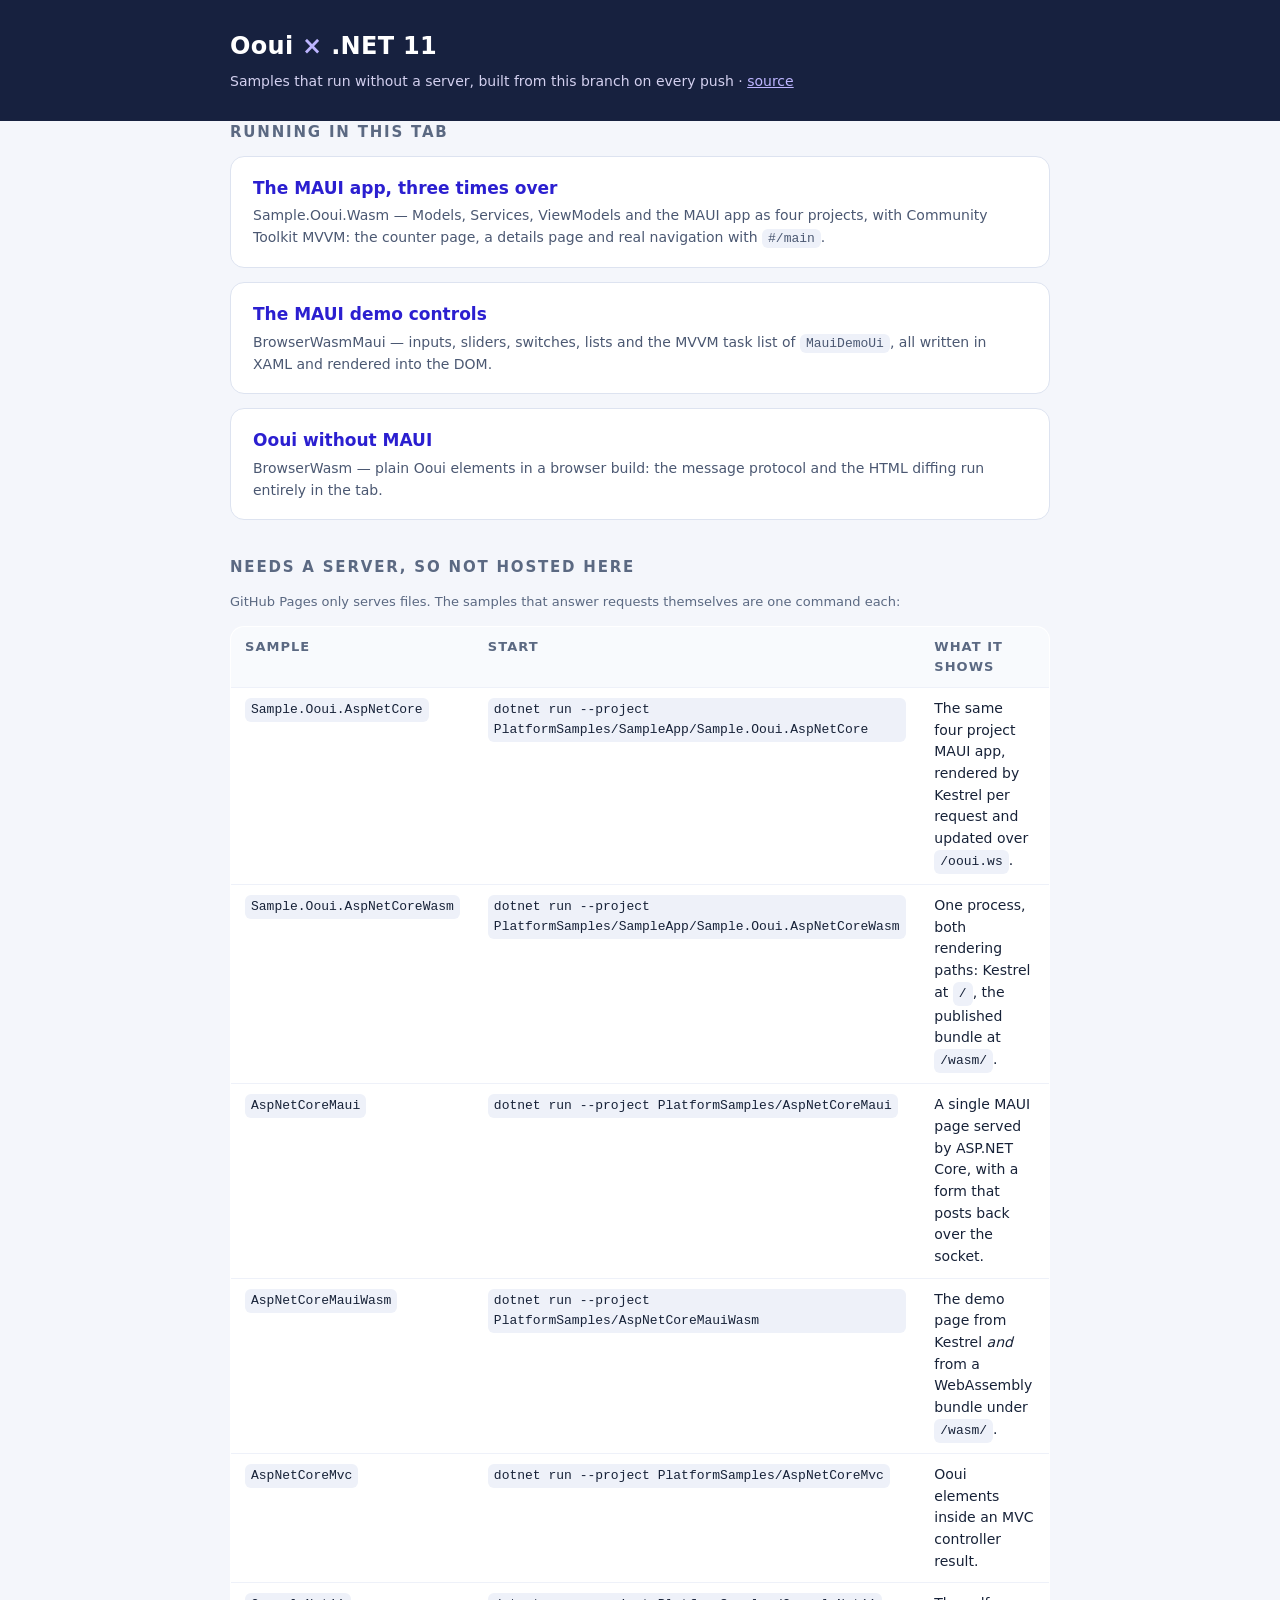
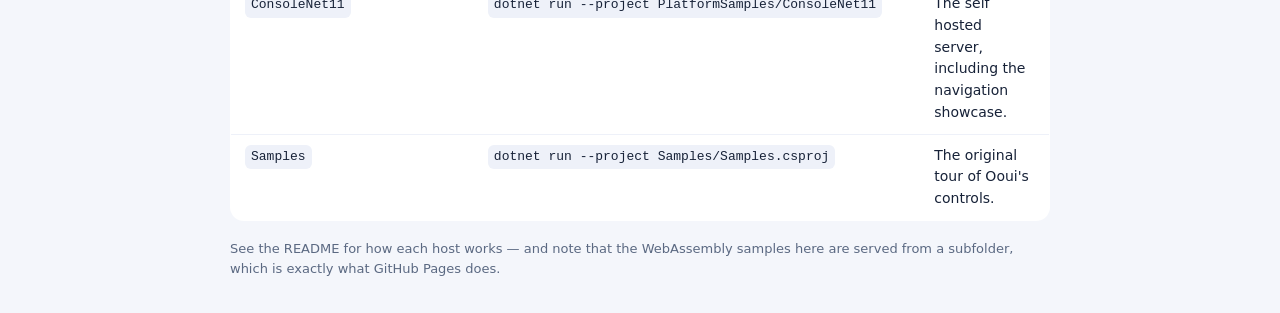
==== .github/pages/index.html @ 31cd5f0a "Publish the WebAssembly samples to GitHub Pages A Pages workflow publishes the three browser builds " ====
<!DOCTYPE html>
<html lang="en">
<head>
  <meta charset="utf-8" />
  <meta name="viewport" content="width=device-width, initial-scale=1" />
  <title>Ooui &middot; samples in the browser</title>
  <style>
    :root { color-scheme: light; }
    * { box-sizing: border-box; }
    body {
      margin: 0;
      background: #f4f6fb;
      color: #172238;
      font-family: "Segoe UI", system-ui, -apple-system, sans-serif;
      line-height: 1.55;
    }
    header { background: #17213f; color: #d3d0ef; }
    .wrap { max-width: 860px; margin: 0 auto; padding: 0 20px; }
    header .wrap { padding: 28px 20px; }
    header h1 { margin: 0; font-size: 24px; letter-spacing: .3px; color: #fff; }
    header h1 em { color: #bdb5ff; font-style: normal; }
    header p { margin: 6px 0 0; font-size: 14px; }
    header a { color: #bdb5ff; }
    main { padding: 28px 20px 64px; }
    h2 { font-size: 15px; text-transform: uppercase; letter-spacing: .12em; color: #5b6982; margin: 36px 0 12px; }
    h2:first-child { margin-top: 0; }
    .cards { display: grid; gap: 14px; }
    a.card {
      display: block;
      padding: 18px 22px;
      background: #fff;
      border: 1px solid #dde3f0;
      border-radius: 14px;
      color: inherit;
      text-decoration: none;
      transition: border-color .15s, transform .15s;
    }
    a.card:hover { border-color: #8f7dff; transform: translateY(-2px); }
    a.card strong { display: block; font-size: 17px; color: #2b1fd0; }
    a.card span { display: block; margin-top: 4px; font-size: 14px; color: #4b5872; }
    code { padding: 2px 6px; background: #eef1f9; border-radius: 6px; font-size: 13px; }
    table { width: 100%; border-collapse: collapse; background: #fff; border: 1px solid #dde3f0; border-radius: 14px; overflow: hidden; font-size: 14px; }
    th, td { padding: 10px 14px; text-align: left; border-bottom: 1px solid #eef1f9; vertical-align: top; }
    tr:last-child td { border-bottom: none; }
    th { background: #f8fafd; font-size: 13px; color: #5b6982; text-transform: uppercase; letter-spacing: .08em; }
    td code { display: inline-block; }
    .note { font-size: 13px; color: #5b6982; }
  </style>
</head>
<body>
  <header>
    <div class="wrap">
      <h1>Ooui <em>×</em> .NET 11</h1>
      <p>Samples that run without a server, built from this branch on every push &middot; <a href="https://github.com/Agredo/Ooui">source</a></p>
    </div>
  </header>

  <main class="wrap">
    <h2>Running in this tab</h2>
    <div class="cards">
      <a class="card" href="./ooui-maui/">
        <strong>The MAUI app, three times over</strong>
        <span>Sample.Ooui.Wasm &mdash; Models, Services, ViewModels and the MAUI app as four projects, with
        Community Toolkit MVVM: the counter page, a details page and real navigation with <code>#/main</code>.</span>
      </a>
      <a class="card" href="./browser-wasm-maui/">
        <strong>The MAUI demo controls</strong>
        <span>BrowserWasmMaui &mdash; inputs, sliders, switches, lists and the MVVM task list of
        <code>MauiDemoUi</code>, all written in XAML and rendered into the DOM.</span>
      </a>
      <a class="card" href="./browser-wasm/">
        <strong>Ooui without MAUI</strong>
        <span>BrowserWasm &mdash; plain Ooui elements in a browser build: the message protocol and the HTML
        diffing run entirely in the tab.</span>
      </a>
    </div>

    <h2>Needs a server, so not hosted here</h2>
    <p class="note">
      GitHub Pages only serves files. The samples that answer requests themselves are one command each:
    </p>
    <table>
      <thead>
        <tr><th>Sample</th><th>Start</th><th>What it shows</th></tr>
      </thead>
      <tbody>
        <tr>
          <td><code>Sample.Ooui.AspNetCore</code></td>
          <td><code>dotnet run --project PlatformSamples/SampleApp/Sample.Ooui.AspNetCore</code></td>
          <td>The same four project MAUI app, rendered by Kestrel per request and updated over <code>/ooui.ws</code>.</td>
        </tr>
        <tr>
          <td><code>Sample.Ooui.AspNetCoreWasm</code></td>
          <td><code>dotnet run --project PlatformSamples/SampleApp/Sample.Ooui.AspNetCoreWasm</code></td>
          <td>One process, both rendering paths: Kestrel at <code>/</code>, the published bundle at <code>/wasm/</code>.</td>
        </tr>
        <tr>
          <td><code>AspNetCoreMaui</code></td>
          <td><code>dotnet run --project PlatformSamples/AspNetCoreMaui</code></td>
          <td>A single MAUI page served by ASP.NET Core, with a form that posts back over the socket.</td>
        </tr>
        <tr>
          <td><code>AspNetCoreMauiWasm</code></td>
          <td><code>dotnet run --project PlatformSamples/AspNetCoreMauiWasm</code></td>
          <td>The demo page from Kestrel <em>and</em> from a WebAssembly bundle under <code>/wasm/</code>.</td>
        </tr>
        <tr>
          <td><code>AspNetCoreMvc</code></td>
          <td><code>dotnet run --project PlatformSamples/AspNetCoreMvc</code></td>
          <td>Ooui elements inside an MVC controller result.</td>
        </tr>
        <tr>
          <td><code>ConsoleNet11</code></td>
          <td><code>dotnet run --project PlatformSamples/ConsoleNet11</code></td>
          <td>The self hosted server, including the navigation showcase.</td>
        </tr>
        <tr>
          <td><code>Samples</code></td>
          <td><code>dotnet run --project Samples/Samples.csproj</code></td>
          <td>The original tour of Ooui's controls.</td>
        </tr>
      </tbody>
    </table>
    <p class="note" style="margin-top:18px">
      See the README for how each host works &mdash; and note that the WebAssembly samples here are served
      from a subfolder, which is exactly what GitHub Pages does.
    </p>
  </main>
</body>
</html>
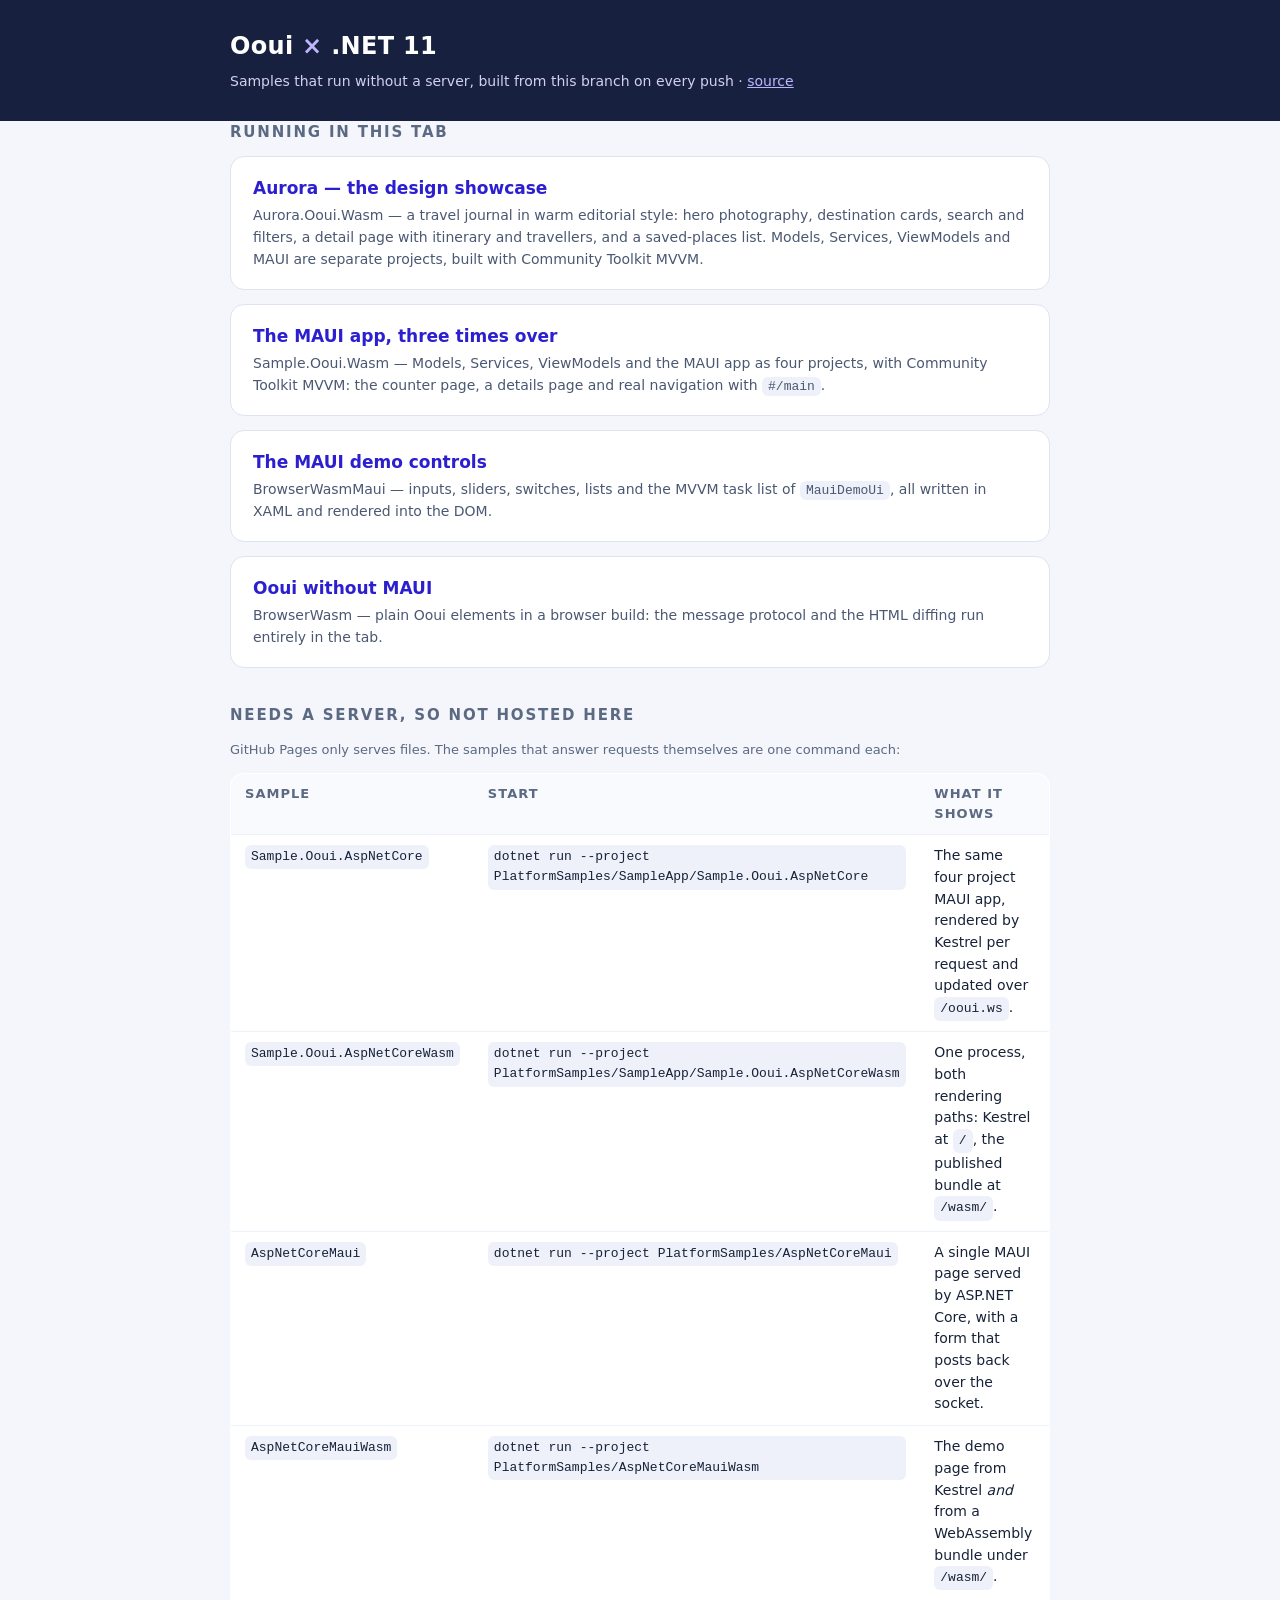
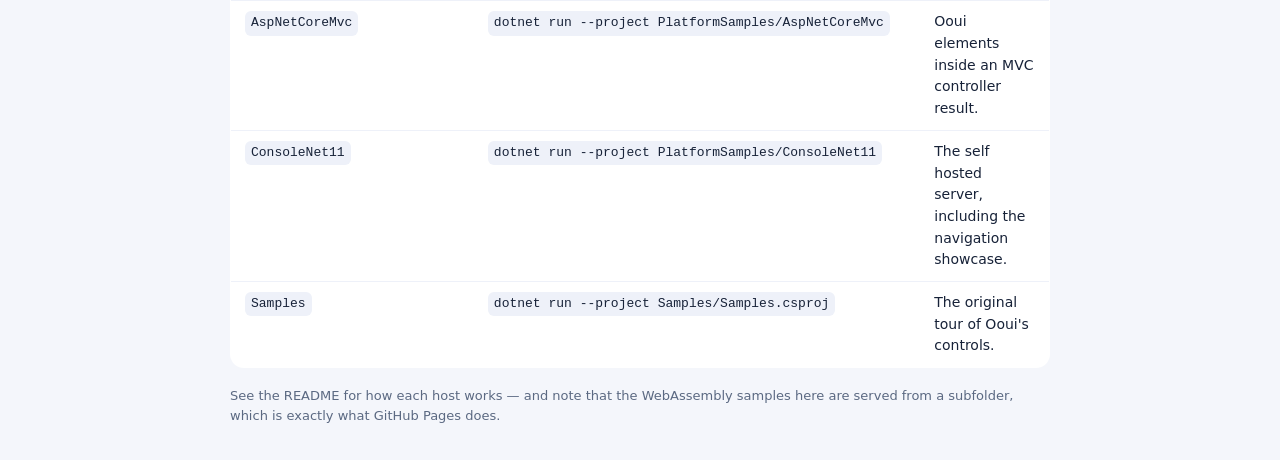
==== commit a83ca5c1: "Aurora: a design showcase, and the layout gaps it exposed Margin and HorizontalOptions/VerticalOptio" ====
--- a/.github/pages/index.html
+++ b/.github/pages/index.html
@@ -58,6 +58,12 @@
   <main class="wrap">
     <h2>Running in this tab</h2>
     <div class="cards">
+      <a class="card" href="./aurora/">
+        <strong>Aurora &mdash; the design showcase</strong>
+        <span>Aurora.Ooui.Wasm &mdash; a travel journal in warm editorial style: hero photography, destination
+        cards, search and filters, a detail page with itinerary and travellers, and a saved-places list.
+        Models, Services, ViewModels and MAUI are separate projects, built with Community Toolkit MVVM.</span>
+      </a>
       <a class="card" href="./ooui-maui/">
         <strong>The MAUI app, three times over</strong>
         <span>Sample.Ooui.Wasm &mdash; Models, Services, ViewModels and the MAUI app as four projects, with
